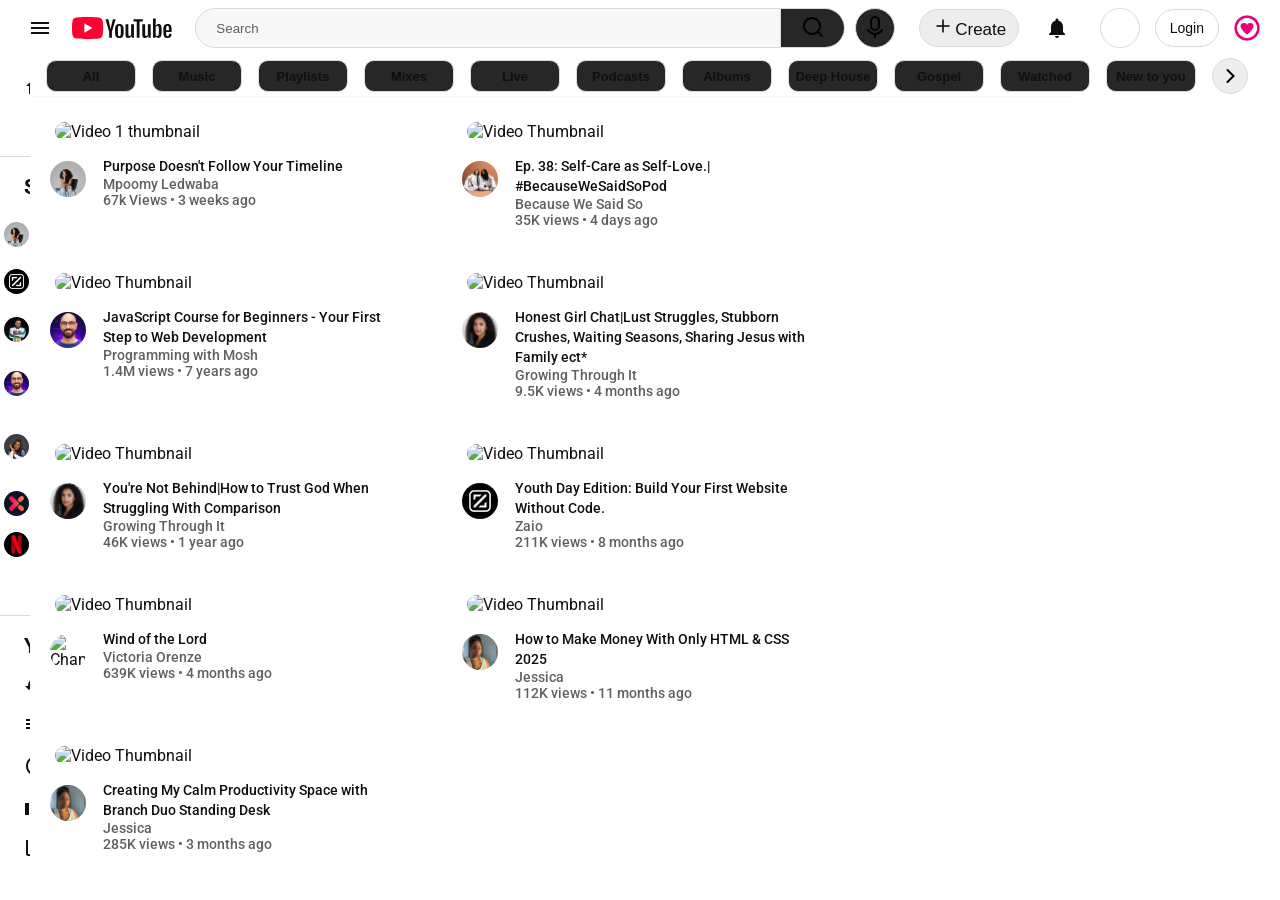
==== YouTube-clone-Zaio-main/index.html @ b600aa86 "added cursor features" ====
<!DOCTYPE html>
<html lang="en">
<head>
    <meta charset="UTF-8">
    <meta name="viewport" content="width=device-width, initial-scale=1.0">

    <script>
        (function () {
            try {
                const saved = localStorage.getItem('theme');
                const prefersDark = window.matchMedia && window.matchMedia('(prefers-color-scheme: dark)').matches;
                const theme = saved || (prefersDark ? 'dark' : 'light');
                document.documentElement.dataset.theme = theme;
            } catch {
                // If storage is blocked, just use default CSS theme.
            }
        })();
    </script>
   
    <link href="https://fonts.googleapis.com/icon?family=Material+Icons" rel="stylesheet">
    <link rel="stylesheet" href="style.css">
    <link rel="icon" href="assets/favicon.svg">

    <title>YouTube</title>
</head>
<body>
    <div class="navbar">
        <div class="logo">
            <i class="material-icons" id="menu">menu</i>
            <img class="logo-dark" src="assets/logo.svg" alt="YouTube logo">
            <img class="logo-light" src="assets/logo-light.svg" alt="YouTube logo">
        </div>

        <div class="searchbar">
            <form class="search">
                <input  type="text" id="search" placeholder="Search"/>
                <button type="button"><img src="assets/search.svg" alt="search"></button>
            </form>
                
            <button class="microphone" ><img src="assets/Microphone.svg" alt="Microphone"></button>
        </div>
             
        <div class="navigation-icons">
            <button class="add"><img src="assets/add.svg" alt="">Create
            </button>
            
            <i id="notifications" class="material-icons">notifications</i>

            <button id="theme-toggle" class="theme-toggle" type="button" aria-label="Toggle dark mode">
                <i id="theme-toggle-icon" class="material-icons" aria-hidden="true">dark_mode</i>
            </button>

            <button id="auth-button" class="auth-button" type="button">Login</button>
            
            <button class="profile"><img src="assets/profileimg.jpg" alt="Profile"></button>
        </div>
    </div>

    <div class="mainbody">
        
        <div class="categories">
            <div class="category-section">
                <span class="category">
                    <i class="material-icons">home</i>
                    Home
                </span>
                
                <span class="category">
                    <i class="material-icons">smart_display</i>
                    Shorts
                </span>
            </div>
            
    
            <div class="category-section">
                <span class="category">
                    <h2>Subscriptions</h2><i class="material-icons">keyboard_arrow_right</i>
                </span>
                

                
                <span class="subscription">
                    <img src="assets/mpoomyL.jpg" alt="profile">
                    Mpoomy Ledwaba
                </span>

                <span class="subscription">
                        <img src="assets/Zaio.jpg" alt="Profile">
                        Zaio
                </span>

                <span class="subscription">
                    <img src="assets/Kelvin.jpg" alt="Profile">
                    Kelvin Momo
                 </span>

                <span class="subscription">
                    <img src="assets/Mosh.jpg" alt="Profile">
                    Programming with...
                 </span>

                <span class="subscription">
                    <img src="assets/women.jpg" alt="Profile">
                    Women of Purpose
                </span>

                <span class="subscription">
                    <img src="assets/showmax.jpg" alt="Profile">
                    Showmax
                </span>
                    
                <span class="subscription">
                    <img src="assets/netfliximg.jpg" alt="Profile">
                    Netflix
                </span>

                <span class="category">
                    <i class="material-icons">keyboard_arrow_down</i>
                    See More
                </span>
            </div>

            <div class="category-section">
                <span class="category">
                    <h2>You</h2><i class="material-icons">keyboard_arrow_right</i>
                </span>

                <span class="category">       
                    <i class="material-icons">history</i>
                    History
                </span>
                
                <span class="category">
                    <i class="material-icons">playlist_play</i>
                    Playlists
                </span>

                <span class="category">
                    <i class="material-icons">schedule</i>
                    Watch Later
                </span>

                <span class="category">
                    <i class="material-icons">thumb_up</i>
                    Liked videos
                </span>
                
                <span class="category">
                    <i class="material-icons">video_library</i>
                    Your video
                </span>

                <span class="category">
                    <i class="material-icons">download</i>
                    Downloads
                </span>

                <span class="category">
                    <i class="material-icons">keyboard_arrow_down</i>
                    See More
                </span>
            </div>
            
            <div class="category-section">
                <div class="category">
                    <h2>Explore</h2>
                </div>

                <span class="category">
                    <i class="material-icons">music_note</i>
                    Music
                </span>
            
                <span class="category">
                    <i class="material-icons">videogame_asset</i>
                    Gaming
                </span>

                <span class="category">
                    <i class="material-icons">newspaper</i>
                    News
                </span>

                <span class="category">
                    <i class="material-icons">keyboard_arrow_down</i>
                    Show more
                </span>
            </div>

            <div class="category-section">
                <div class="category">
                    <h3>More from YouTube</h3>
                </div>
                 
                <span class="category">
                    <i class="material-icons">play_circle_filled</i>
                    YouTube Premium
                </span>

                <span class="category">
                    <i class="material-icons">hexagon</i>
                    YouTube Studio
                </span>

                <span class="category">
                    <i class="material-icons">play_circle_outline</i>
                    YouTube Music
                </span>

                <span class="category">
                    <i class="material-icons">play_circle_outline</i>
                    YouTube Kids
                </span>
            </div>
        

            <div class="category-section">
                <span class="category">
                    <i class="material-icons">settings</i>
                    Settings
                </span>

                <span class="category">
                    <i class="material-icons">flag</i>
                    Report history
                </span>

                    <span  class="category">
                        <i class="material-icons">help</i>
                        Help
                    </span>

                    <span class="category">
                        <i class="material-icons">feedback</i>
                        Send feedback
                    </span>
                </div>
            
                <div class="cagories-footer">
                    <div class="footer-section">
                        <span>About</span>
                        <span>Press</span>
                        <span>Copyright</span>
                        <span>Contact Us</span>
                        <span>Creator</span>
                        <span>Advertise</span>
                        <span>Developers</span>
                    </div>
                    
                    <div class="footer-section">
                        <span>Terms</span>
                        <span>Privacy</span>
                        <span>Policy & Safety</span>
                        <span>How YouTube works</span>
                        <span>Test new features</span>
                    </div>   

                    <span class="copyright">&copy; 2026 Zaio YouTube Clone</span>
                </div> 
            </div>
        
        <main>
            <div class="filter-bar" role="tablist" aria-label="Video Categories">
                <button role="tab" aria-selected="false">All</button>
                <button role="tab" aria-selected="false">Music</button>
                <button role="tab" aria-selected="false">Playlists</button>
                <button role="tab" aria-selected="false">Mixes</button>
                <button role="tab" aria-selected="false">Live</button>
                <button role="tab" aria-selected="false">Podcasts</button>
                <button role="tab" aria-selected="false">Albums</button>
                <button role="tab" aria-selected="false">Deep House</button>
                <button role="tab" aria-selected="false">Gospel</button>
                <button role="tab" aria-selected="false">Watched</button>
                <button role="tab" aria-selected="false">New to you</button>
                <button class="next" role="tab" aria-selected="false"><img src="assets/next.svg" alt=""></button>
            </div>
        
            <div class="videos">
                <div class="video-grid">
                    <div class="video">
                        <div class="thumbnail">
                            <img src="https://img.youtube.com/vi/5g9Vl7ZuUSQ/maxresdefault.jpg" alt="Video 1 thumbnail">
                        </div>
                        <div class="details">
                            <div class="profile">
                                <img src="assets/mpoomyL.jpg" alt="Channel_Icon">
                            </div>
                            <div class="video-details">
                                <p>Purpose Doesn't Follow Your Timeline</p>
                                <div class="posted-by">
                                    <span>Mpoomy Ledwaba</span>
                                    <div class="views-date">
                                        <span>67k Views</span>
                                        <span>•</span>
                                        <span>3 weeks ago</span>
                                    </div>
                                </div>
                            </div>  
                        </div>
                    </div>


                    <div class="video">
                        <div class="thumbnail">
                            <img src="https://img.youtube.com/vi/dyBVssDlvFY/maxresdefault.jpg" alt="Video Thumbnail">
                        </div>
                        <div class="details">
                            <div class="profile">
                                <img src="assets/Ladies1.jpg" alt="Channel-icon">
                            </div>
                            <div class="video-details">
                                <p>Ep. 38: Self-Care as Self-Love.| #BecauseWeSaidSoPod</p>
                                <div class="posted-by">
                                    <span>Because We Said So</span>
                                    <div class="views-date">
                                        <span>35K views</span>
                                        <span>•</span>
                                        <span>4 days ago</span>
                                    </div>
                                </div>
                            </div>
                        </div>
                    </div> 

                    <div class="video">
                        <div class="thumbnail">
                            <img src="https://img.youtube.com/vi/W6NZfCO5SIk/maxresdefault.jpg" alt="Video Thumbnail">
                        </div>
                        <div class="details">
                            <div class="profile">
                                <img src="assets/Mosh.jpg" alt="">
                            </div>
                            <div class="video-details">
                                <p>JavaScript Course for Beginners - Your First Step to Web Development</p>
                                <div class="posted-by">
                                    <span>Programming with Mosh</span>
                                    <div class="views-date">
                                        <span>1.4M views</span>
                                        <span>•</span>
                                        <span>7 years ago</span>
                                    </div>
                                </div>
                            </div>  
                        </div>
                    </div>

                    <div class="video">
                        <div class="thumbnail">
                            <img src="https://img.youtube.com/vi/P0jk1o0Y2pc/maxresdefault.jpg" alt="Video Thumbnail">
                        </div>
                        <div class="details">
                            <div class="profile">
                                <img src="assets/growing.jpg" alt="Channel-icon">
                            </div>
                            <div class="video-details">
                                <p>Honest Girl Chat|Lust Struggles, Stubborn Crushes, Waiting Seasons, Sharing Jesus with Family ect*</p>
                                <div class="posted-by">
                                    <span>Growing Through It</span>
                                    <div class="views-date">
                                        <span>9.5K views</span>
                                        <span>•</span>
                                        <span>4 months ago</span>
                                    </div>
                                </div>
                            </div>  
                        </div>
                    </div>

                    <div class="video">
                        <div class="thumbnail">
                            <img src="https://img.youtube.com/vi/Gg7fRMQ1E0s/maxresdefault.jpg" alt="Video Thumbnail">
                        </div>
                        <div class="details">
                            <div class="profile">
                                <img src="assets/growing.jpg" alt="Channel-icon">
                            </div>
                            <div class="video-details">
                                <p>You're Not Behind|How to Trust God When Struggling With Comparison</p>
                                <div class="posted-by">
                                    <span>Growing Through It</span>
                                    <div class="views-date">
                                        <span>46K views</span>
                                        <span>•</span>
                                        <span>1 year ago</span>
                                    </div>
                                </div>
                            </div>  
                        </div>
                    </div>

                    <div class="video">
                        <div class="thumbnail">
                            <img src="https://img.youtube.com/vi/Q7D9XMXENRA/maxresdefault.jpg" alt="Video Thumbnail">
                        </div>
                        <div class="details">
                            <div class="profile">
                                <img src="assets/Zaio.jpg" alt="Channel-icon">
                            </div>
                            <div class="video-details">
                                <p>Youth Day Edition: Build Your First Website Without Code.</p>
                                <div class="posted-by">
                                    <span>Zaio</span>
                                    <div class="views-date">
                                        <span>211K views</span>
                                        <span>•</span>
                                        <span>8 months ago</span>
                                    </div>
                                </div>
                            </div>  
                        </div>
                    </div>

                    <div class="video">
                        <div class="thumbnail">
                            <img src="https://img.youtube.com/vi/yPqc3jCIcSQ/maxresdefault.jpg" alt="Video Thumbnail">
                        </div>
                        <div class="details">
                            <div class="profile">
                                <img src="assets/Orenze.jpg" alt="Channel-icon">
                            </div>
                            <div class="video-details">
                                <p>Wind of the Lord</p>
                                <div class="posted-by">
                                    <span>Victoria Orenze</span>
                                    <div class="views-date">
                                        <span>639K views</span>
                                        <span>•</span>
                                        <span>4 months ago</span>
                                    </div>
                                </div>
                            </div>  
                        </div>
                    </div>

                    <div class="video">
                        <div class="thumbnail">
                            <img src="https://img.youtube.com/vi/QxEMYd53W2g/maxresdefault.jpg" alt="Video Thumbnail">
                        </div>
                        <div class="details">
                            <div class="profile">
                                <img src="assets/Jessica.jpg" alt="Channel-icon">
                            </div>
                            <div class="video-details">
                                <p>How to Make Money With Only HTML & CSS 2025</p>
                                <div class="posted-by">
                                    <span>Jessica</span>
                                    <div class="views-date">
                                        <span>112K views</span>
                                        <span>•</span>
                                        <span>11 months ago</span>
                                    </div>
                                </div>
                            </div>  
                        </div>
                    </div>

                    <div class="video">
                        <div class="thumbnail">
                            <img src="https://img.youtube.com/vi/xcpneUa4_ig/maxresdefault.jpg" alt="Video Thumbnail">
                        </div>
                        <div class="details">
                            <div class="profile">
                                <img src="assets/Jessica.jpg" alt="Channel-icon">
                            </div>
                            <div class="video-details">
                                <p>Creating My Calm Productivity Space with Branch Duo Standing Desk</p>
                                <div class="posted-by">
                                    <span>Jessica</span>
                                    <div class="views-date">
                                        <span>285K views</span>
                                        <span>•</span>
                                        <span>3 months ago</span>
                                    </div>
                                </div>
                            </div>  
                        </div>
                    </div>
                </div>
            </div>
        </main>
    </div>       

    <script>
        (function () {
            const btn = document.getElementById('theme-toggle');
            const icon = document.getElementById('theme-toggle-icon');
            if (!btn || !icon) return;

            function applyTheme(theme) {
                document.documentElement.dataset.theme = theme;
                const isDark = theme === 'dark';
                btn.setAttribute('aria-label', isDark ? 'Switch to light mode' : 'Switch to dark mode');
                icon.textContent = isDark ? 'light_mode' : 'dark_mode';
                try {
                    localStorage.setItem('theme', theme);
                } catch {
                    // ignore
                }
            }

            function getCurrentTheme() {
                const t = document.documentElement.dataset.theme;
                return t === 'dark' || t === 'light' ? t : 'dark';
            }

            // Ensure button state matches current theme (set in head).
            applyTheme(getCurrentTheme());

            btn.addEventListener('click', function () {
                const next = getCurrentTheme() === 'dark' ? 'light' : 'dark';
                applyTheme(next);
            });
        })();
    </script>

    <script>
        (function () {
            const authBtn = document.getElementById('auth-button');
            if (!authBtn) return;

            function isLoggedIn() {
                return localStorage.getItem('auth_logged_in') === 'true';
            }

            function syncAuthButton() {
                authBtn.textContent = isLoggedIn() ? 'Logout' : 'Login';
            }

            syncAuthButton();

            authBtn.addEventListener('click', function () {
                if (isLoggedIn()) {
                    localStorage.removeItem('auth_logged_in');
                    localStorage.removeItem('auth_user');
                    syncAuthButton();
                    return;
                }
                window.location.href = 'login.html';
            });
        })();
    </script>

    <script>
        (function () {
            const HOVER_DELAY_MS = 200;
            let activeThumb = null;
            let hoverTimer = null;

            function getVideoIdFromThumbnail(thumb) {
                const img = thumb.querySelector('img');
                if (!img) return null;

                const src = img.getAttribute('src') || '';
                const match = src.match(/img\.youtube\.com\/vi\/([^/]+)\//i);
                return match ? match[1] : null;
            }

            function stopPreview() {
                if (!activeThumb) return;
                const preview = activeThumb.querySelector('.hover-preview');
                if (preview) preview.remove();
                activeThumb.classList.remove('is-previewing');
                activeThumb = null;
            }

            function startPreview(thumb) {
                const videoId = getVideoIdFromThumbnail(thumb);
                if (!videoId) return;

                if (activeThumb && activeThumb !== thumb) stopPreview();
                activeThumb = thumb;

                if (thumb.querySelector('.hover-preview')) return;

                const wrapper = document.createElement('div');
                wrapper.className = 'hover-preview';

                const iframe = document.createElement('iframe');
                iframe.src = `https://www.youtube.com/embed/${encodeURIComponent(videoId)}?autoplay=1&mute=1&controls=0&rel=0&modestbranding=1&playsinline=1`;
                iframe.setAttribute('title', 'Video preview');
                iframe.setAttribute('loading', 'lazy');
                iframe.setAttribute('allow', 'autoplay; encrypted-media; picture-in-picture');
                iframe.setAttribute('referrerpolicy', 'strict-origin-when-cross-origin');

                wrapper.appendChild(iframe);
                thumb.appendChild(wrapper);
                thumb.classList.add('is-previewing');
            }

            document.querySelectorAll('.video .thumbnail').forEach(function (thumb) {
                thumb.addEventListener('mouseenter', function () {
                    clearTimeout(hoverTimer);
                    hoverTimer = window.setTimeout(function () {
                        startPreview(thumb);
                    }, HOVER_DELAY_MS);
                });

                thumb.addEventListener('mouseleave', function () {
                    clearTimeout(hoverTimer);
                    if (activeThumb === thumb) stopPreview();
                });
            });

            window.addEventListener('blur', function () {
                clearTimeout(hoverTimer);
                stopPreview();
            });
        })();
    </script>
</body>
</html>
---- YouTube-clone-Zaio-main/style.css ----
@import url('https://fonts.googleapis.com/css2?family=Google+Sans+Flex:opsz,wght@6..144,1..1000&family=Lexend+Deca:wght@100..900&family=Nunito:ital,wght@0,200..1000;1,200..1000&family=Open+Sans:ital,wght@0,300..800;1,300..800&family=Pinyon+Script&family=Roboto:ital,wght@0,100..900;1,100..900&display=swap');

* {
    margin: 0;
    padding: 0;
    box-sizing: border-box;
}

:root {
    --bg: #0f0f0f;
    --surface: #121212;
    --surface-2: #181818;
    --text: #ffffff;
    --muted: #aaaaaa;
    --border: #303030;
    --hover: #272727;
    --active-bg: #272727;
    --chip-hover-text: #121212;
    --chip-hover-bg: #aaaaaa;
    --scrollbar-thumb: #3a3a3a;
}

html[data-theme="light"] {
    --bg: #ffffff;
    --surface: #f7f7f7;
    --surface-2: #ededed;
    --text: #0f0f0f;
    --muted: #606060;
    --border: #dadada;
    --hover: #e9e9e9;
    --active-bg: #e6e6e6;
    --chip-hover-text: #0f0f0f;
    --chip-hover-bg: #d6d6d6;
    --scrollbar-thumb: #b7b7b7;
}

body {
    font-family: Roboto, Arial, sans-serif;
    background-color: var(--bg);
    color: var(--text);
    display: flex;
    flex-direction: column;
    min-height: 100vh;
}
/* Nav */
.navbar {
    display: flex;
    justify-content: space-between;
    align-items: center;
    height: 56px;
    padding: 10px 20px;
    background: var(--bg);
    top: 0;
    position: sticky;
}

.navbar .logo {
    display: flex;
    align-items: center;
    margin-left: 8px;
}

.logo img {
    width: 100px;
    margin-left: 10px; 
}
#menu:hover {
    color: var(--chip-hover-text);
    background-color: var(--chip-hover-bg);
    border-radius: 45%;
}

html[data-theme="light"] .logo .logo-dark {
    display: none;
}

html[data-theme="dark"] .logo .logo-light {
    display: none;
}

.logo-link {
    display: inline-flex;
    align-items: center;
    text-decoration: none;
}

.navbar .searchbar {
    display: flex;
}

/* Nav search button */
.search{
    display: flex;
    border: 1px solid var(--border);
    border-radius: 40px;
    margin-right: 10px;
    width: 650px;
    background: var(--surface);
}
 
.search input {
    background: transparent;
    color: var(--text);
    border: none;
    padding: 8px 20px;
    width: 90%;
    outline: none;
}

.search input::placeholder {
    color: var(--muted);
}

.search button {
    border: none;
    border-left: 1px solid var(--border);
    padding: 0 20px;
    background-color: #272727;
    background: #272727;
    width: 10%;
    border-bottom-right-radius: 19px;
    border-top-right-radius: 19px;
    color: var(--text);
    cursor: pointer;
}
.search button:hover {
    color: var(--chip-hover-text);
    background-color: var(--chip-hover-bg);
}

.search button i {
    margin: 0;
    background-color: #272727;
}

html[data-theme="light"] .search button img,
html[data-theme="light"] .microphone img,
html[data-theme="light"] .add img,
html[data-theme="light"] .filter-bar .next img {
    filter: invert(1);
}

.microphone {
    background: none;
    background-color: #272727  ;
    border: 1px solid var(--border);
    border-radius: 50px;
    color: var(--text);
    font-size: 14px;
    margin-right: px;
    width: 40px;
    height: 40px;
    cursor: pointer;
}

.microphone:hover {
    color: var(--chip-hover-text);
    background-color: var(--chip-hover-bg);
}

.add {
    background: none;
    background-color: var(--surface-2) ;
    border: 1px solid var(--border);
    border-radius: 20px;
    color: var(--text);
    font-size: 17px;
    margin-right: 5px;
    width: 100px;
    height: 38px;
    cursor: pointer;
}

.add:hover {
    color: var(--chip-hover-text);
    background-color: var(--chip-hover-bg);
}

#notifications {
    width: 36px;
    height: 36px;
    display: flex;
    align-items: center;
    justify-content: center;
    background-color: var(--surface-2);
    color: var(--text);
    background: transparent;
}

#notifications:hover {
    color: var(--chip-hover-text);
    background-color: var(--chip-hover-bg);
    border-radius: 45%;
    cursor: pointer;
}

.profile img {
    border-radius: 50%;
    width: 26px;
    height: 26px;
    display: block;
    background: transparent;
}

.profile {
    background: transparent;
    border: none;
    padding: 0;
    outline: none;
    cursor: pointer;
}

/*Icons*/
.material-icons {
    color: var(--text);
    margin-right: 10px;
}

/* Filter-bar */
.filter-bar {
    display: flex;
    align-items: center;
    justify-content: flex-start;
    height: 40px;
    padding: 0 16px;
    background-color: var(--bg);
}

.filter-bar button {
    background: #272727;
    border: 1px solid var(--border);
    border-radius: 10px;
    color: var(--text);
    font-size: 14px;
    margin-right: 16px;
    width: 90px;
    height: 32px;
    cursor: pointer;
    font-weight: 700;
    font-size: 13px;
}

.filter-bar button:hover {
    color: var(--chip-hover-text);
    background-color: var(--chip-hover-bg);
}

.filter-bar .next {
    width: 36px;
    height: 36px;
    border-radius: 50%;
    display: flex;
    align-items: center;
    justify-content: center;
    background-color: var(--surface-2);
    color: var(--text);
    transition: background-color 0.2s ease;
}

.navigation-icons {
    display: flex;
    align-items: center;
    gap: 15px;
}

.auth-button {
    background: transparent;
    border: 1px solid var(--border);
    color: var(--text);
    border-radius: 20px;
    height: 38px;
    padding: 0 14px;
    font-size: 14px;
    font-weight: 500;
    cursor: pointer;
}

.auth-button:hover {
    background: var(--hover);
}

.theme-toggle {
    display: inline-flex;
    align-items: center;
    justify-content: center;
    width: 40px;
    height: 40px;
    border-radius: 50%;
    border: 1px solid var(--border);
    background: transparent;
    cursor: pointer;
}

.theme-toggle .material-icons {
    margin-right: 0;
    font-size: 20px;
}

.theme-toggle:hover {
    background: var(--hover);
}

/* Auth (login) page */
.auth-page {
    min-height: calc(100vh - 56px);
    display: grid;
    place-items: center;
    padding: 24px;
}

.auth-card {
    width: 100%;
    max-width: 420px;
    border: 1px solid var(--border);
    background: var(--surface);
    border-radius: 16px;
    padding: 22px;
}

.auth-card h1 {
    font-size: 24px;
    font-weight: 600;
    margin-bottom: 6px;
}

.auth-subtitle {
    color: var(--muted);
    font-size: 14px;
    margin-bottom: 16px;
}

.auth-form {
    display: flex;
    flex-direction: column;
    gap: 12px;
}

.auth-form label {
    display: flex;
    flex-direction: column;
    gap: 6px;
    font-size: 13px;
    color: var(--muted);
}

.auth-form input {
    height: 40px;
    border-radius: 10px;
    border: 1px solid var(--border);
    background: var(--bg);
    color: var(--text);
    padding: 0 12px;
    outline: none;
}

.auth-form input::placeholder {
    color: var(--muted);
}

.auth-error {
    min-height: 18px;
    color: #ff5a5a;
    font-size: 13px;
}

.auth-submit {
    height: 40px;
    border-radius: 10px;
    border: 1px solid var(--border);
    background: var(--surface-2);
    color: var(--text);
    font-weight: 600;
    cursor: pointer;
}

.auth-submit:hover {
    background: var(--hover);
}

.auth-back {
    text-align: center;
    color: var(--muted);
    text-decoration: none;
    font-size: 13px;
    padding-top: 4px;
}

.auth-back:hover {
    color: var(--text);
}

/* mainbody */
.mainbody {
    height: calc(100vh - 56px); /* Full viewport height minus navbar */
    display: flex;
    overflow: hidden;
}

/* Category */
.categories { 
    background: var(--bg);
    overflow-y: scroll;
    height: 100%;
    width: 240px;
    cursor: pointer;
}

.category-section {
    border-bottom: 1px solid var(--border);
    margin-top: 10px;
    color: var(--text);
}

.category-section .category:last-child {
    margin-bottom: 10px;
}

.category_heading {
    margin: 10px 0px 10px 25px;
    color: var(--muted);
    font-size: 14px;
    font-weight: 500;
}

.category {
    display: flex;
    align-items: center;
    height: 40px;
    padding: 0 24px;
    font-size: 14px;
    font-weight: 400;
    color: var(--text);
    width: 100%;
}

.category i {
    margin-right: 24px;
}

.category:hover {
    background: var(--hover);
    border-radius: 10px;
}

.cagories-footer {
    padding: 25px;
}

.active {
    background: var(--active-bg);
    font-weight: 500;
}
.active:hover {
    background: var(--active-bg);
}

.subscription {
  display: flex;
  align-items: center;
  gap: 15px;
  padding: 8px 4px;
  cursor: pointer;
}

.subscription img {
  width: 25px;
  height: 25px;
  border-radius: 50%;
  object-fit: cover;
}

.subscription:hover {
  background: var(--hover);
  border-radius: 10px;
}

/* Hover*/

.video:nth-child(3n+1):hover {
    box-shadow: 0 0 15px #fd82b7;
}

.video:nth-child(3n+2):hover {
    box-shadow: 0 0 15px #f47e1793;
}

.video:nth-child(3n+3):hover {
    box-shadow: 0 0 15px #fafa64;
}

.video {
    transition: transform 0.2s ease, box-shadow 0.2s ease;
}

.video:hover {
    transform: scale(1.03);
}

/* footer */
.footer-section {
    margin-bottom: 12px;
}
.footer-section span {
    font-size: 13px;
    font-weight: 500;
    margin-right: 5px;
    color: var(--muted);
    cursor: pointer;
}

.copyright {
    color: var(--muted);
    font-size: 13px;
    font-weight: 400;
    margin-bottom: 20px;
}

::-webkit-scrollbar {
    width: 8px;
}

::-webkit-scrollbar-thumb {
    background: var(--scrollbar-thumb);
    border-radius: 10px;
}

/* Hide */
.categories::-webkit-scrollbar {
    width: 0px;
}

/* Show on hover */
.categories:hover::-webkit-scrollbar {
    width: 8px;
}

/* Video Cards */
.videos {
    width: calc(100vw - 240px);
    height: 100%;
    background: var(--bg);
    border-top: 1px solid var(--surface);
    overflow-y: scroll;
}

.video-grid {
    display: flex;
    padding: 15px;
    flex-wrap: wrap;
    transition: transform 0.2s ease, box-shadow 0.2s ease;
}

.video .thumbnail {
    position: relative;
}

.video .thumbnail img {
    width: 100%;
    border-radius: 25px;
    padding: 10px;
    display: block;
    transition: opacity 120ms ease;
}

.video .thumbnail.is-previewing img {
    opacity: 0;
}

.video .thumbnail .hover-preview {
    position: absolute;
    inset: 0;
    padding: 10px;
    box-sizing: border-box;
    pointer-events: none;
}

.video .thumbnail .hover-preview iframe {
    width: 100%;
    height: 100%;
    border: 0;
    border-radius: 19px;
    display: block;
}
.videos .details {
    display: flex;
    margin-top: 5px;
    width: 90%;
}
.video .profile {
    margin-right: 12px;
    padding: 5px;
}
.video .profile img {
    border-radius: 50%;
    width: 36px;
    height: 36px;
}
.video .video-details p {
    color: var(--text);
    font-size: 14px;
    font-weight: 500;
    line-height: 20px;
}
.video .posted-by {
    font-size: 14px;
    font-weight: 500;
    color: var(--muted);
}

.video {
    width: 400px;
    margin-right: 12px;
    cursor: pointer;
    margin-bottom: 35px;
    border-radius: 20px;
}


/* Media Queries */

/* Tablet */
@media (max-width: 1024px) {
    .categories {
        width: 72px;
    }

    .category span {
        display: none;
    }

    .add span {
        display: none;
    }

    .videos {
        width: calc(100% - 72px);
    }

    .video-grid {
        justify-content: space-between;
    }

    .video {
        width: calc(50% - 16px);
    }

    .subscription {
    display: flex;
    align-items: center;
    gap: 15px;
    padding: 8px 0;
    cursor: pointer;
}

.subscription img {
    width: 30px;
    height: 30px;
    border-radius: 50%;
    object-fit: cover;
}

.subscription:hover {
    background: var(--hover);
    border-radius: 10px;
}
}

/* Mobile */
@media (max-width: 768px) {
    .mainbody {
        flex-direction: column;
    }

    .search {
        width: 100%;
    }

    .categories {
        display: none;
    }

    .videos {
        width: 100%;
        height: auto;
    }

    .video-grid {
        padding: 8px;
        justify-content: center;
    }

    .video {
        width: 100%;
        margin-right: 0;
    }

    .navigation-icons .material-icons {
        font-size: 22px;
    }

    .profile img {
        width: 28px;
        height: 28px;
    }

    .navbar {
        padding: 0 10px;
    }

    .search input {
        width: 100%;
    }
}
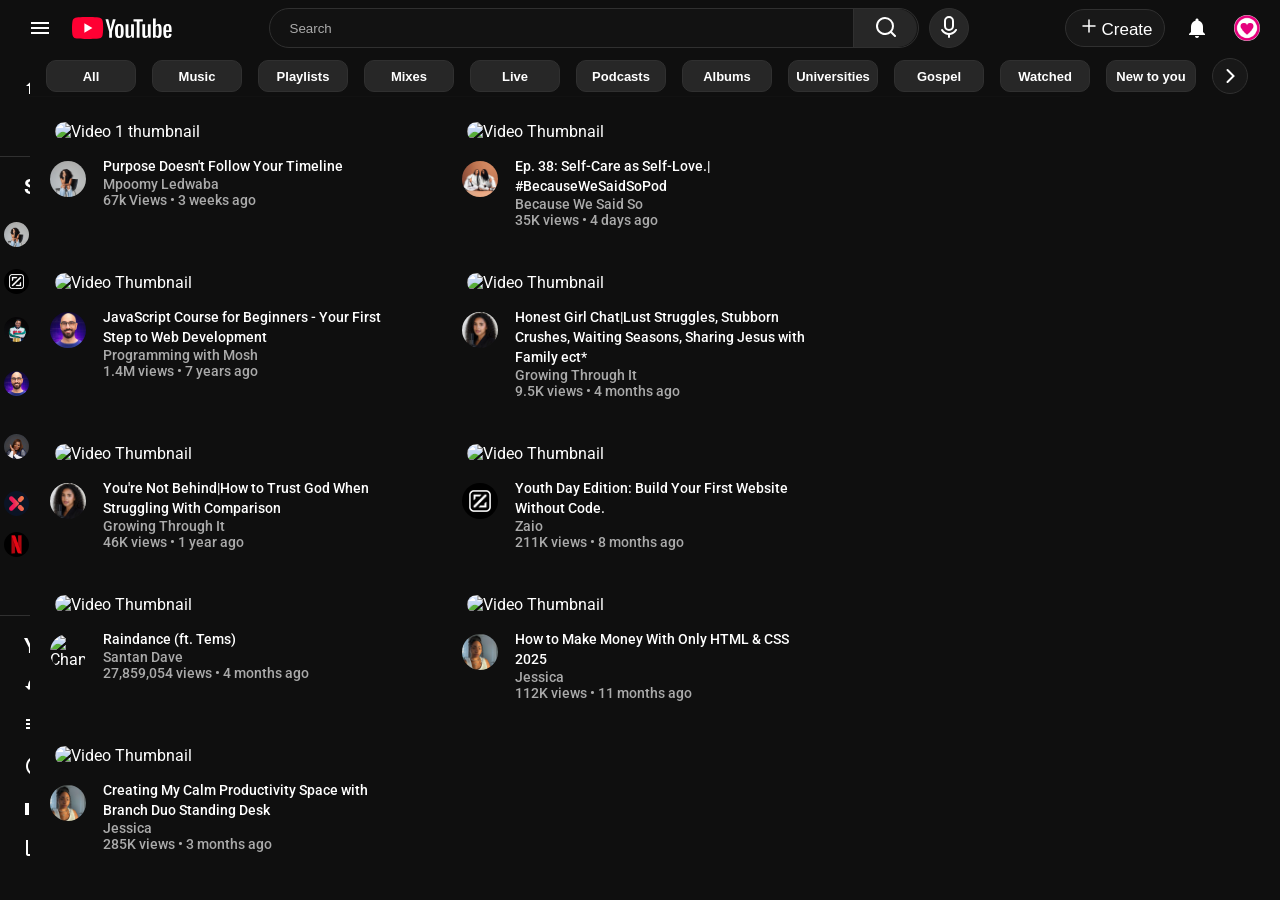
==== commit a9b57c8a: "Updated project files" ====
--- a/YouTube-clone-Zaio-main/index.html
+++ b/YouTube-clone-Zaio-main/index.html
@@ -4,18 +4,6 @@
     <meta charset="UTF-8">
     <meta name="viewport" content="width=device-width, initial-scale=1.0">
 
-    <script>
-        (function () {
-            try {
-                const saved = localStorage.getItem('theme');
-                const prefersDark = window.matchMedia && window.matchMedia('(prefers-color-scheme: dark)').matches;
-                const theme = saved || (prefersDark ? 'dark' : 'light');
-                document.documentElement.dataset.theme = theme;
-            } catch {
-                // If storage is blocked, just use default CSS theme.
-            }
-        })();
-    </script>
    
     <link href="https://fonts.googleapis.com/icon?family=Material+Icons" rel="stylesheet">
     <link rel="stylesheet" href="style.css">
@@ -26,9 +14,8 @@
 <body>
     <div class="navbar">
         <div class="logo">
-            <i class="material-icons" id="menu">menu</i>
-            <img class="logo-dark" src="assets/logo.svg" alt="YouTube logo">
-            <img class="logo-light" src="assets/logo-light.svg" alt="YouTube logo">
+            <i class="material-icons">menu</i>
+            <img src="assets/logo.svg" alt="YouTube logo">
         </div>
 
         <div class="searchbar">
@@ -44,13 +31,7 @@
             <button class="add"><img src="assets/add.svg" alt="">Create
             </button>
             
-            <i id="notifications" class="material-icons">notifications</i>
-
-            <button id="theme-toggle" class="theme-toggle" type="button" aria-label="Toggle dark mode">
-                <i id="theme-toggle-icon" class="material-icons" aria-hidden="true">dark_mode</i>
-            </button>
-
-            <button id="auth-button" class="auth-button" type="button">Login</button>
+            <i class="material-icons">notifications</i>
             
             <button class="profile"><img src="assets/profileimg.jpg" alt="Profile"></button>
         </div>
@@ -236,7 +217,7 @@
                     </span>
                 </div>
             
-                <div class="cagories-footer">
+                <div class="categories-footer">
                     <div class="footer-section">
                         <span>About</span>
                         <span>Press</span>
@@ -268,7 +249,7 @@
                 <button role="tab" aria-selected="false">Live</button>
                 <button role="tab" aria-selected="false">Podcasts</button>
                 <button role="tab" aria-selected="false">Albums</button>
-                <button role="tab" aria-selected="false">Deep House</button>
+                <button role="tab" aria-selected="false">Universities</button>
                 <button role="tab" aria-selected="false">Gospel</button>
                 <button role="tab" aria-selected="false">Watched</button>
                 <button role="tab" aria-selected="false">New to you</button>
@@ -412,18 +393,18 @@
 
                     <div class="video">
                         <div class="thumbnail">
-                            <img src="https://img.youtube.com/vi/yPqc3jCIcSQ/maxresdefault.jpg" alt="Video Thumbnail">
-                        </div>
-                        <div class="details">
-                            <div class="profile">
-                                <img src="assets/Orenze.jpg" alt="Channel-icon">
-                            </div>
-                            <div class="video-details">
-                                <p>Wind of the Lord</p>
-                                <div class="posted-by">
-                                    <span>Victoria Orenze</span>
-                                    <div class="views-date">
-                                        <span>639K views</span>
+                            <img src="https://img.youtube.com/vi/SOJpE1KMUbo/maxresdefault.jpg" alt="Video Thumbnail">
+                        </div>
+                        <div class="details">
+                            <div class="profile">
+                                <img src="assets/Dave.jpg" alt="Channel-icon">
+                            </div>
+                            <div class="video-details">
+                                <p>Raindance (ft. Tems)</p>
+                                <div class="posted-by">
+                                    <span>Santan Dave</span>
+                                    <div class="views-date">
+                                        <span>27,859,054 views</span>
                                         <span>•</span>
                                         <span>4 months ago</span>
                                     </div>
@@ -480,132 +461,5 @@
         </main>
     </div>       
 
-    <script>
-        (function () {
-            const btn = document.getElementById('theme-toggle');
-            const icon = document.getElementById('theme-toggle-icon');
-            if (!btn || !icon) return;
-
-            function applyTheme(theme) {
-                document.documentElement.dataset.theme = theme;
-                const isDark = theme === 'dark';
-                btn.setAttribute('aria-label', isDark ? 'Switch to light mode' : 'Switch to dark mode');
-                icon.textContent = isDark ? 'light_mode' : 'dark_mode';
-                try {
-                    localStorage.setItem('theme', theme);
-                } catch {
-                    // ignore
-                }
-            }
-
-            function getCurrentTheme() {
-                const t = document.documentElement.dataset.theme;
-                return t === 'dark' || t === 'light' ? t : 'dark';
-            }
-
-            // Ensure button state matches current theme (set in head).
-            applyTheme(getCurrentTheme());
-
-            btn.addEventListener('click', function () {
-                const next = getCurrentTheme() === 'dark' ? 'light' : 'dark';
-                applyTheme(next);
-            });
-        })();
-    </script>
-
-    <script>
-        (function () {
-            const authBtn = document.getElementById('auth-button');
-            if (!authBtn) return;
-
-            function isLoggedIn() {
-                return localStorage.getItem('auth_logged_in') === 'true';
-            }
-
-            function syncAuthButton() {
-                authBtn.textContent = isLoggedIn() ? 'Logout' : 'Login';
-            }
-
-            syncAuthButton();
-
-            authBtn.addEventListener('click', function () {
-                if (isLoggedIn()) {
-                    localStorage.removeItem('auth_logged_in');
-                    localStorage.removeItem('auth_user');
-                    syncAuthButton();
-                    return;
-                }
-                window.location.href = 'login.html';
-            });
-        })();
-    </script>
-
-    <script>
-        (function () {
-            const HOVER_DELAY_MS = 200;
-            let activeThumb = null;
-            let hoverTimer = null;
-
-            function getVideoIdFromThumbnail(thumb) {
-                const img = thumb.querySelector('img');
-                if (!img) return null;
-
-                const src = img.getAttribute('src') || '';
-                const match = src.match(/img\.youtube\.com\/vi\/([^/]+)\//i);
-                return match ? match[1] : null;
-            }
-
-            function stopPreview() {
-                if (!activeThumb) return;
-                const preview = activeThumb.querySelector('.hover-preview');
-                if (preview) preview.remove();
-                activeThumb.classList.remove('is-previewing');
-                activeThumb = null;
-            }
-
-            function startPreview(thumb) {
-                const videoId = getVideoIdFromThumbnail(thumb);
-                if (!videoId) return;
-
-                if (activeThumb && activeThumb !== thumb) stopPreview();
-                activeThumb = thumb;
-
-                if (thumb.querySelector('.hover-preview')) return;
-
-                const wrapper = document.createElement('div');
-                wrapper.className = 'hover-preview';
-
-                const iframe = document.createElement('iframe');
-                iframe.src = `https://www.youtube.com/embed/${encodeURIComponent(videoId)}?autoplay=1&mute=1&controls=0&rel=0&modestbranding=1&playsinline=1`;
-                iframe.setAttribute('title', 'Video preview');
-                iframe.setAttribute('loading', 'lazy');
-                iframe.setAttribute('allow', 'autoplay; encrypted-media; picture-in-picture');
-                iframe.setAttribute('referrerpolicy', 'strict-origin-when-cross-origin');
-
-                wrapper.appendChild(iframe);
-                thumb.appendChild(wrapper);
-                thumb.classList.add('is-previewing');
-            }
-
-            document.querySelectorAll('.video .thumbnail').forEach(function (thumb) {
-                thumb.addEventListener('mouseenter', function () {
-                    clearTimeout(hoverTimer);
-                    hoverTimer = window.setTimeout(function () {
-                        startPreview(thumb);
-                    }, HOVER_DELAY_MS);
-                });
-
-                thumb.addEventListener('mouseleave', function () {
-                    clearTimeout(hoverTimer);
-                    if (activeThumb === thumb) stopPreview();
-                });
-            });
-
-            window.addEventListener('blur', function () {
-                clearTimeout(hoverTimer);
-                stopPreview();
-            });
-        })();
-    </script>
 </body>
 </html>
